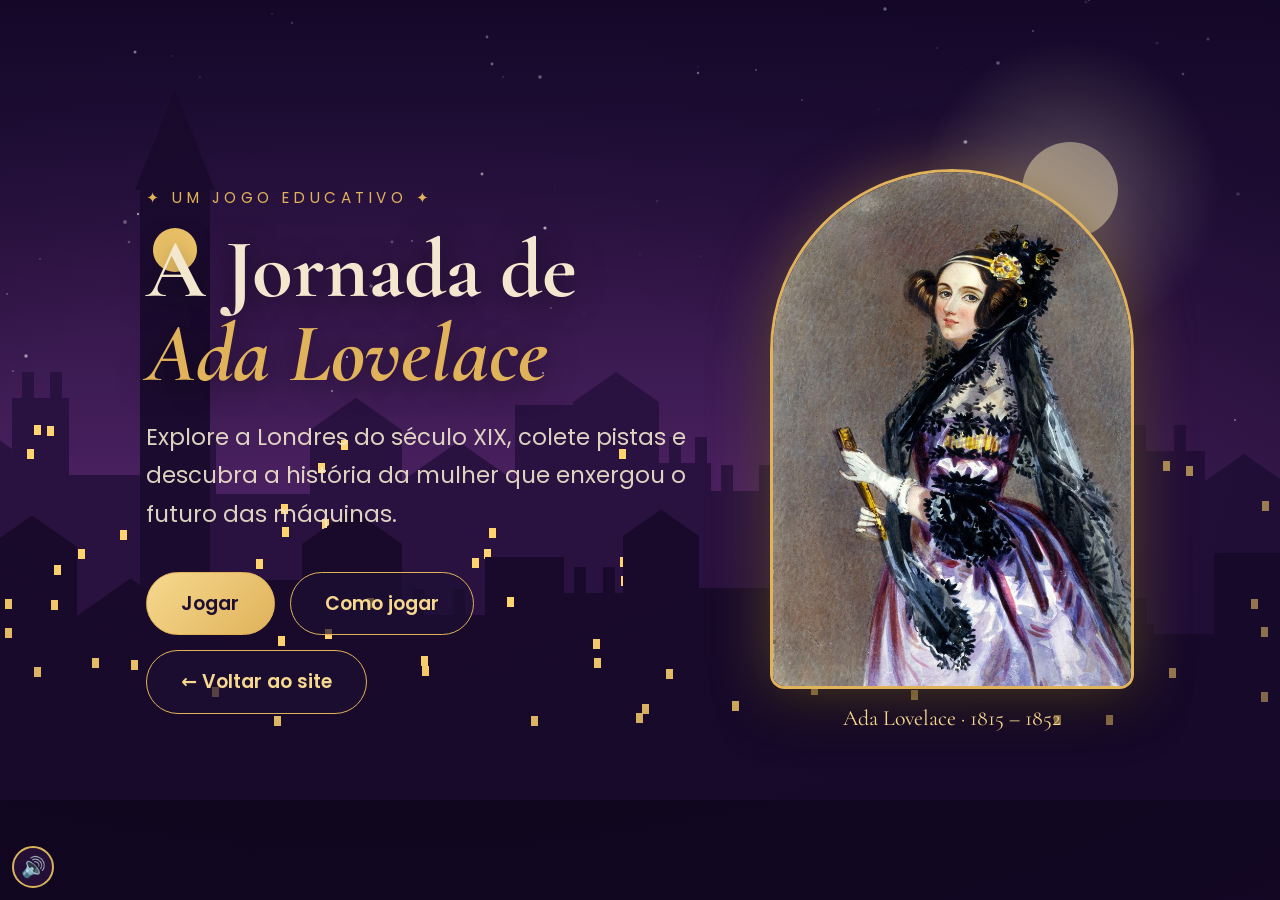
==== jogo/index.html @ 2f041234 "Adiciona jogo e aba" ====
<!DOCTYPE html>
<html lang="pt-BR">
<head>
  <meta charset="UTF-8">
  <meta name="viewport" content="width=device-width, initial-scale=1, maximum-scale=1, user-scalable=no">
  <title>A Jornada de Ada Lovelace</title>
  <link rel="preconnect" href="https://fonts.googleapis.com">
  <link href="https://fonts.googleapis.com/css2?family=Cormorant+Garamond:wght@500;700&family=Poppins:wght@400;600&display=swap" rel="stylesheet">
  <link rel="stylesheet" href="css/style.css">
</head>
<body>

  <!-- ============ TELA INICIAL ============ -->
  <section id="tela-inicial" class="tela ativa">
    <div class="fundo-londres"></div>
    <div class="brilhos" id="brilhos"></div>
    <div class="inicial-conteudo">
      <div class="inicial-texto">
        <p class="sobretitulo">✦ Um jogo educativo ✦</p>
        <h1>A Jornada de <span>Ada Lovelace</span></h1>
        <p class="subtitulo">Explore a Londres do século XIX, colete pistas e descubra a história da mulher que enxergou o futuro das máquinas.</p>
        <div class="botoes">
          <button id="btn-jogar" class="btn dourado">Jogar</button>
          <button id="btn-continuar" class="btn" hidden>Continuar</button>
          <button id="btn-como" class="btn">Como jogar</button>
          <a class="btn" href="../index.html" style="text-decoration:none;display:inline-block">← Voltar ao site</a>
        </div>
      </div>
      <figure class="inicial-ada">
        <img src="imagens/ada-titulo.jpg" alt="Retrato ilustrado de Ada Lovelace">
        <figcaption>Ada Lovelace · 1815 – 1852</figcaption>
      </figure>
    </div>
  </section>

  <!-- ============ JOGO ============ -->
  <section id="jogo" class="tela">
    <canvas id="cena"></canvas>

    <!-- Barra superior: fase, pontos, pistas e progresso -->
    <header id="hud">
      <div class="hud-item"><small>FASE</small><b id="hud-fase">1/3</b></div>
      <div class="hud-item"><small>PONTOS</small><b id="hud-pontos">0</b></div>
      <div class="hud-item"><small>PISTAS</small><b id="hud-pistas">0/0</b></div>
      <div class="hud-progresso"><small>PROGRESSO DA JORNADA</small><div class="barra"><i id="hud-barra"></i></div></div>
      <button id="btn-reiniciar" class="btn-mini" title="Reiniciar fase">↻ <span class="rotulo">Reiniciar fase</span></button>
      <button id="btn-menu" class="btn-mini" title="Menu">☰</button>
    </header>

    <!-- Vidas do Monstro da Matemática -->
    <div id="hud-monstro" aria-live="polite">
      <div class="monstro-hud-texto">
        <small>MONSTRO DA MATEMÁTICA</small>
        <b id="monstro-contagem">10/10</b>
      </div>
      <div id="monstro-vidas" class="vidas-monstro" aria-label="Vidas restantes do monstro"></div>
    </div>

    <!-- Painel de missão (lista de objetivos da fase) -->
    <aside id="missao">
      <h3 id="missao-titulo"></h3>
      <p id="missao-desc"></p>
      <ul id="missao-lista"></ul>
    </aside>

    <!-- Joystick virtual (aparece em celulares) -->
    <div id="joystick"><div id="joystick-bola"></div></div>
  </section>

  <!-- ============ JANELA DE PISTA / PERGUNTA ============ -->
  <div id="modal" class="sobreposicao" hidden>
    <div class="cartao">
      <img id="modal-img" alt="" hidden>
      <div class="cartao-corpo">
        <small id="modal-etiqueta"></small>
        <h2 id="modal-titulo"></h2>
        <p id="modal-texto"></p>
        <div id="modal-opcoes"></div>
        <p id="modal-feedback"></p>
        <button id="modal-btn" class="btn dourado"></button>
      </div>
    </div>
  </div>

  <!-- Como jogar -->
  <div id="como" class="sobreposicao" hidden>
    <div class="cartao estreito"><div class="cartao-corpo">
      <h2>Como jogar</h2>
      <ul class="instrucoes">
        <li><b>Mover:</b> setas do teclado ou W A S D (no celular, use o joystick).</li>
        <li><b>Explorar:</b> encontre os objetos brilhantes ✦ espalhados pelo cenário.</li>
        <li><b>Aprender:</b> cada objeto revela um fato histórico sobre Ada.</li>
        <li><b>Desafio:</b> responda à pergunta. Acerto de primeira = 100 pontos; segunda tentativa = 50.</li>
      </ul>
      <button class="btn dourado" data-fechar="como">Entendi</button>
    </div></div>
  </div>

  <!-- Menu de pausa -->
  <div id="menu" class="sobreposicao" hidden>
    <div class="cartao estreito"><div class="cartao-corpo">
      <h2>Pausa</h2>
      <div class="botoes coluna">
        <button class="btn dourado" data-fechar="menu">Continuar jogando</button>
        <button id="menu-como" class="btn">Como jogar</button>
        <button id="menu-inicio" class="btn">Voltar ao início</button>
      </div>
    </div></div>
  </div>

  <!-- Ada foi alcançada pelo monstro -->
  <div id="capturada" class="sobreposicao" hidden>
    <div class="cartao estreito"><div class="cartao-corpo">
      <p class="sobretitulo">O monstro alcançou Ada!</p>
      <h2>Você precisa correr!</h2>
      <p>Explore o cenário, encontre as pistas e resolva os desafios antes que o monstro chegue perto demais.</p>
      <div class="botoes coluna">
        <button id="btn-tentar-novamente" class="btn dourado">Tentar novamente</button>
        <button id="btn-capturada-menu" class="btn">Voltar ao início</button>
      </div>
    </div></div>
  </div>

  <!-- Transição entre fases -->
  <div id="transicao" hidden><p id="trans-num"></p><h2 id="trans-nome"></h2><p id="trans-sub"></p></div>

  <!-- Tela de vitória -->
  <section id="vitoria" class="tela">
    <div class="fundo-londres"></div><div class="brilhos" id="brilhos2"></div>
    <div class="vitoria-conteudo">
      <p class="sobretitulo">✦ Jornada concluída ✦</p>
      <h1>Parabéns, <span>exploradora!</span></h1>
      <p class="subtitulo">Você acompanhou Ada da Londres de 1815 até o legado que inspirou a computação.</p>
      <div class="estrelas" id="vit-estrelas"></div>
      <div class="vit-numeros"><div><b id="vit-pontos">0</b><small>pontos</small></div><div><b id="vit-pistas">0</b><small>pistas</small></div></div>
      <blockquote>“A imaginação é a faculdade da descoberta.”<cite>— Ada Lovelace, carta de 1841 (tradução livre)</cite></blockquote>
      <div class="botoes"><button id="btn-de-novo" class="btn dourado">Jogar novamente</button><button id="btn-vit-inicio" class="btn">Menu inicial</button></div>
    </div>
  </section>

  <div id="toast" hidden></div>

  <button id="btn-som" type="button" aria-label="Ligar ou desligar o som" title="Som">🔊</button>
  <script src="js/audio.js"></script>
  <script src="js/script.js"></script>
</body>
</html>
---- jogo/css/style.css ----
/* =====================================================
   A Jornada de Ada Lovelace — estilos
   Paleta: roxo escuro, dourado, bege e vinho
   ===================================================== */
:root{
  --roxo:#1d0f33; --roxo2:#3a1a5c; --dourado:#e0b25a; --dourado2:#f6d98f;
  --bege:#f3e7cf; --vinho:#7a2338; --texto:#f3e7cf;
  --serif:'Cormorant Garamond',Georgia,serif; --sans:'Poppins',system-ui,sans-serif;
}
*{box-sizing:border-box;margin:0;padding:0}
html{font-size:19px}
html,body{height:100%;overflow:hidden;background:var(--roxo);color:var(--texto);font-family:var(--sans);-webkit-user-select:none;user-select:none;touch-action:none}
[hidden]{display:none!important}

/* ---------- Telas ---------- */
.tela{position:fixed;inset:0;display:none}
.tela.ativa{display:block;animation:entrar .8s ease}
@keyframes entrar{from{opacity:0}to{opacity:1}}
.fundo-londres{position:absolute;inset:0;background:url(../imagens/londres.svg) center/cover,var(--roxo);animation:respirar 18s ease-in-out infinite alternate}
@keyframes respirar{from{transform:scale(1)}to{transform:scale(1.07)}}
.fundo-londres::after{content:"";position:absolute;inset:0;background:radial-gradient(ellipse at 30% 50%,transparent 30%,rgba(20,8,40,.75))}
.brilhos{position:absolute;inset:0;overflow:hidden;pointer-events:none}
.brilhos i{position:absolute;bottom:-10px;width:4px;height:4px;border-radius:50%;background:var(--dourado2);box-shadow:0 0 8px var(--dourado);opacity:0;animation:subir linear infinite}
@keyframes subir{0%{opacity:0;transform:translateY(0)}15%{opacity:.9}100%{opacity:0;transform:translateY(-100vh) translateX(40px)}}

/* ---------- Tela inicial / vitória ---------- */
.inicial-conteudo{position:relative;height:100%;display:flex;align-items:center;justify-content:center;gap:5vw;padding:4vh 6vw;flex-wrap:wrap}
.inicial-texto{max-width:560px}
.sobretitulo{color:var(--dourado);letter-spacing:.3em;font-size:.8rem;text-transform:uppercase;margin-bottom:1rem}
h1{font-family:var(--serif);font-size:clamp(2.4rem,6.5vw,5rem);line-height:1;color:var(--bege);text-shadow:0 4px 30px rgba(0,0,0,.6)}
h1 span{display:block;color:var(--dourado);font-style:italic}
.subtitulo{margin:1.2rem 0 2rem;line-height:1.7;opacity:.9;font-size:clamp(1rem,1.8vw,1.2rem)}
.inicial-ada{position:relative;animation:flutuar 5s ease-in-out infinite}
.inicial-ada img{display:block;height:min(60vh,520px);border-radius:200px 200px 16px 16px;border:3px solid var(--dourado);box-shadow:0 0 60px rgba(224,178,90,.35),0 20px 50px rgba(0,0,0,.6)}
.inicial-ada figcaption{text-align:center;margin-top:.8rem;font-family:var(--serif);color:var(--dourado2);font-size:1.15rem}
@keyframes flutuar{50%{transform:translateY(-12px)}}
.botoes{display:flex;gap:.8rem;flex-wrap:wrap}.botoes.coluna{flex-direction:column;margin-top:1rem}

/* ---------- Botões ---------- */
.btn{font:600 1rem var(--sans);padding:.85rem 1.8rem;border-radius:999px;border:1.5px solid var(--dourado);background:rgba(29,15,51,.7);color:var(--dourado2);cursor:pointer;transition:.25s;touch-action:manipulation}
.btn:hover{transform:translateY(-2px);box-shadow:0 6px 24px rgba(224,178,90,.35)}
.btn.dourado{background:linear-gradient(135deg,var(--dourado2),var(--dourado));color:var(--roxo)}
.btn-mini{font:600 .85rem var(--sans);padding:.5rem .8rem;border-radius:8px;border:1px solid rgba(224,178,90,.5);background:rgba(29,15,51,.7);color:var(--dourado2);cursor:pointer}

/* ---------- Jogo ---------- */
#cena{position:absolute;inset:0;width:100%;height:100%;display:block}
#hud{position:absolute;top:0;left:0;right:0;display:flex;gap:1rem;align-items:center;padding:.6rem 1rem;background:linear-gradient(rgba(20,8,40,.92),rgba(20,8,40,0));z-index:5}
.hud-item small,.hud-progresso small{display:block;font-size:.7rem;letter-spacing:.2em;color:var(--dourado);opacity:.85}
.hud-item b{font-family:var(--serif);font-size:1.5rem;color:var(--bege)}
.hud-progresso{flex:1;min-width:80px}
.barra{height:8px;border-radius:8px;background:rgba(243,231,207,.18);overflow:hidden;margin-top:.3rem}
.barra i{display:block;height:100%;width:0;background:linear-gradient(90deg,var(--vinho),var(--dourado));transition:width .6s}

/* ---------- Monstro da Matemática ---------- */
#hud-monstro{
  position:absolute;top:74px;right:14px;z-index:5;
  display:flex;align-items:center;gap:.65rem;
  padding:.55rem .8rem;border:1px solid rgba(224,178,90,.55);
  border-radius:12px;background:rgba(29,15,51,.88);
  box-shadow:0 5px 22px rgba(0,0,0,.25);backdrop-filter:blur(5px)
}
.monstro-hud-texto{display:flex;flex-direction:column;gap:2px;min-width:92px}
.monstro-hud-texto small{font-size:.65rem;letter-spacing:.1em;color:var(--dourado2);white-space:nowrap}
.monstro-hud-texto b{font:700 1.15rem var(--serif);color:var(--bege)}
.vidas-monstro{display:grid;grid-template-columns:repeat(5,15px);gap:3px}
.vidas-monstro span{font-size:16px;line-height:1;text-shadow:0 0 7px rgba(224,122,142,.45)}
.vida-cheia{color:#e982a4;animation:pulsarVida 1.8s ease-in-out infinite}
.vida-vazia{color:rgba(243,231,207,.2);text-shadow:none!important}
#hud-monstro.monstro-derrotado{border-color:#7fd08f}
#hud-monstro.monstro-derrotado .monstro-hud-texto b{color:#9be4ad}
#hud-monstro.monstro-derrotado .monstro-hud-texto small{color:#9be4ad}
@keyframes pulsarVida{50%{transform:scale(1.13)}}
@media(max-width:760px){
  #hud-monstro{top:58px;right:8px;padding:.4rem .55rem;gap:.45rem}
  .monstro-hud-texto{min-width:74px}
  .monstro-hud-texto small{font-size:.55rem}
  .monstro-hud-texto b{font-size:.95rem}
  .vidas-monstro{grid-template-columns:repeat(5,11px);gap:2px}
  .vidas-monstro span{font-size:12px}
}
@media(max-width:420px){
  #hud-monstro{top:57px;right:7px;transform:scale(.9);transform-origin:top right}
}
#missao{position:absolute;top:70px;left:12px;width:min(340px,44vw);background:rgba(29,15,51,.82);border:1px solid rgba(224,178,90,.45);border-radius:12px;padding:.8rem .9rem;z-index:4;backdrop-filter:blur(4px)}
#missao h3{font-family:var(--serif);color:var(--dourado2);font-size:1.15rem}
#missao p{font-size:.85rem;line-height:1.5;opacity:.85;margin:.3rem 0 .5rem}
#missao li{list-style:none;font-size:.9rem;padding:.2rem 0;opacity:.8}
#missao li::before{content:"◇ ";color:var(--dourado)}
#missao li.ok{opacity:1;color:var(--dourado2);text-decoration:line-through}
#missao li.ok::before{content:"◆ "}
#joystick{display:none;position:absolute;left:22px;bottom:28px;width:130px;height:130px;border-radius:50%;background:rgba(243,231,207,.12);border:2px solid rgba(224,178,90,.55);z-index:6}
#joystick-bola{position:absolute;left:40px;top:40px;width:50px;height:50px;border-radius:50%;background:radial-gradient(var(--dourado2),var(--dourado))}
@media (pointer:coarse),(max-width:760px){#joystick{display:block}}
@media (max-width:760px){html{font-size:17px}.hud-progresso small{display:none}.btn-mini .rotulo{display:none}.hud-item b{font-size:1.25rem}#hud{gap:.6rem}.hud-progresso{min-width:40px}.btn-mini{white-space:nowrap;font-size:.75rem}#missao{display:none}.btn-mini{padding:.4rem .5rem}#hud{gap:.6rem}}

/* ---------- Janelas ---------- */
.sobreposicao{position:fixed;inset:0;z-index:20;display:flex;align-items:center;justify-content:center;padding:1rem;background:rgba(15,6,30,.78);backdrop-filter:blur(3px);animation:entrar .3s}
.cartao{display:flex;max-width:760px;width:100%;max-height:92vh;background:linear-gradient(160deg,#2a1447,#1d0f33);border:2px solid var(--dourado);border-radius:18px;box-shadow:0 0 50px rgba(224,178,90,.25);overflow:hidden;animation:pop .35s}
.cartao.estreito{max-width:480px}
@keyframes pop{from{transform:scale(.9);opacity:0}}
.cartao img{width:36%;object-fit:cover;border-right:2px solid var(--dourado)}
.cartao-corpo{padding:1.4rem 1.5rem;overflow-y:auto;flex:1}
.cartao-corpo small{color:var(--dourado);letter-spacing:.2em;font-size:.75rem;text-transform:uppercase}
.cartao-corpo h2{font-family:var(--serif);font-size:1.7rem;color:var(--bege);margin:.3rem 0 .6rem}
.cartao-corpo p{line-height:1.65;font-size:1.02rem}
#modal-opcoes{display:grid;gap:.5rem;margin:1rem 0 .4rem}
.opcao{text-align:left;font:500 1rem var(--sans);padding:.7rem 1rem;border-radius:10px;border:1.5px solid rgba(224,178,90,.5);background:rgba(243,231,207,.07);color:var(--bege);cursor:pointer;transition:.2s}
.opcao:hover:not(:disabled){background:rgba(224,178,90,.2)}
.opcao.certa{background:#2f6b3f;border-color:#7fd08f}
.opcao.errada{background:var(--vinho);border-color:#e07a8e}
.opcao:disabled{cursor:default}
#modal-feedback{margin:.6rem 0 1rem;font-size:.98rem;padding:.7rem .9rem;border-left:3px solid var(--dourado);background:rgba(243,231,207,.07);border-radius:6px}
#modal-feedback:empty{display:none}
#modal-btn{margin-top:.8rem}
.instrucoes{margin:1rem 0 1.4rem;padding-left:1.1rem;line-height:1.8;font-size:1rem}
@media (max-width:640px){.cartao{flex-direction:column}.cartao img{width:100%;height:150px;border-right:0;border-bottom:2px solid var(--dourado)}}

/* ---------- Transição, toast, vitória ---------- */
#transicao{position:fixed;inset:0;z-index:30;display:flex;flex-direction:column;align-items:center;justify-content:center;text-align:center;background:radial-gradient(circle,var(--roxo2),#0f0620);animation:fade 2.6s ease forwards}
@keyframes fade{0%{opacity:0}20%,80%{opacity:1}100%{opacity:0}}
#transicao p{color:var(--dourado);letter-spacing:.35em;font-size:.85rem}
#transicao h2{font-family:var(--serif);font-size:clamp(2rem,6vw,4rem);color:var(--bege);margin:.5rem 1rem}
#toast{position:fixed;left:50%;bottom:24px;transform:translateX(-50%);z-index:25;background:var(--vinho);border:1px solid var(--dourado);color:var(--bege);padding:.7rem 1.2rem;border-radius:999px;font-size:1rem;max-width:92vw;text-align:center;animation:pop .3s}
.vitoria-conteudo{position:relative;height:100%;display:flex;flex-direction:column;align-items:center;justify-content:center;text-align:center;padding:1rem}
.estrelas{font-size:3rem;color:var(--dourado);letter-spacing:.3rem;margin:.5rem 0;text-shadow:0 0 20px var(--dourado)}
.estrelas .vazia{opacity:.25}
.vit-numeros{display:flex;gap:2.5rem;margin:.5rem 0 1rem}
.vit-numeros b{display:block;font-family:var(--serif);font-size:2.6rem;color:var(--dourado2)}
.vit-numeros small{letter-spacing:.2em;font-size:.65rem;color:var(--dourado)}
blockquote{max-width:520px;font-family:var(--serif);font-size:1.3rem;font-style:italic;margin:.5rem 0 1.6rem}
blockquote cite{display:block;font:.75rem var(--sans);opacity:.7;margin-top:.4rem}

/* Tela exibida quando o monstro alcança Ada */
#capturada .cartao { border: 2px solid #b98be4; box-shadow: 0 0 35px rgba(155, 93, 210, .45); }
#capturada .sobretitulo { color: #e5bdff; letter-spacing: 2px; text-transform: uppercase; }
#capturada h2 { color: #f6d98f; }
#capturada p { line-height: 1.65; }

/* Botão de som */
#btn-som { position: fixed; left: 12px; bottom: 12px; z-index: 50; width: 42px; height: 42px; border-radius: 50%; border: 2px solid #d8b45a; background: rgba(40, 18, 60, .85); color: #f6d98f; font-size: 20px; cursor: pointer; }
#btn-som.mudo { opacity: .6; }
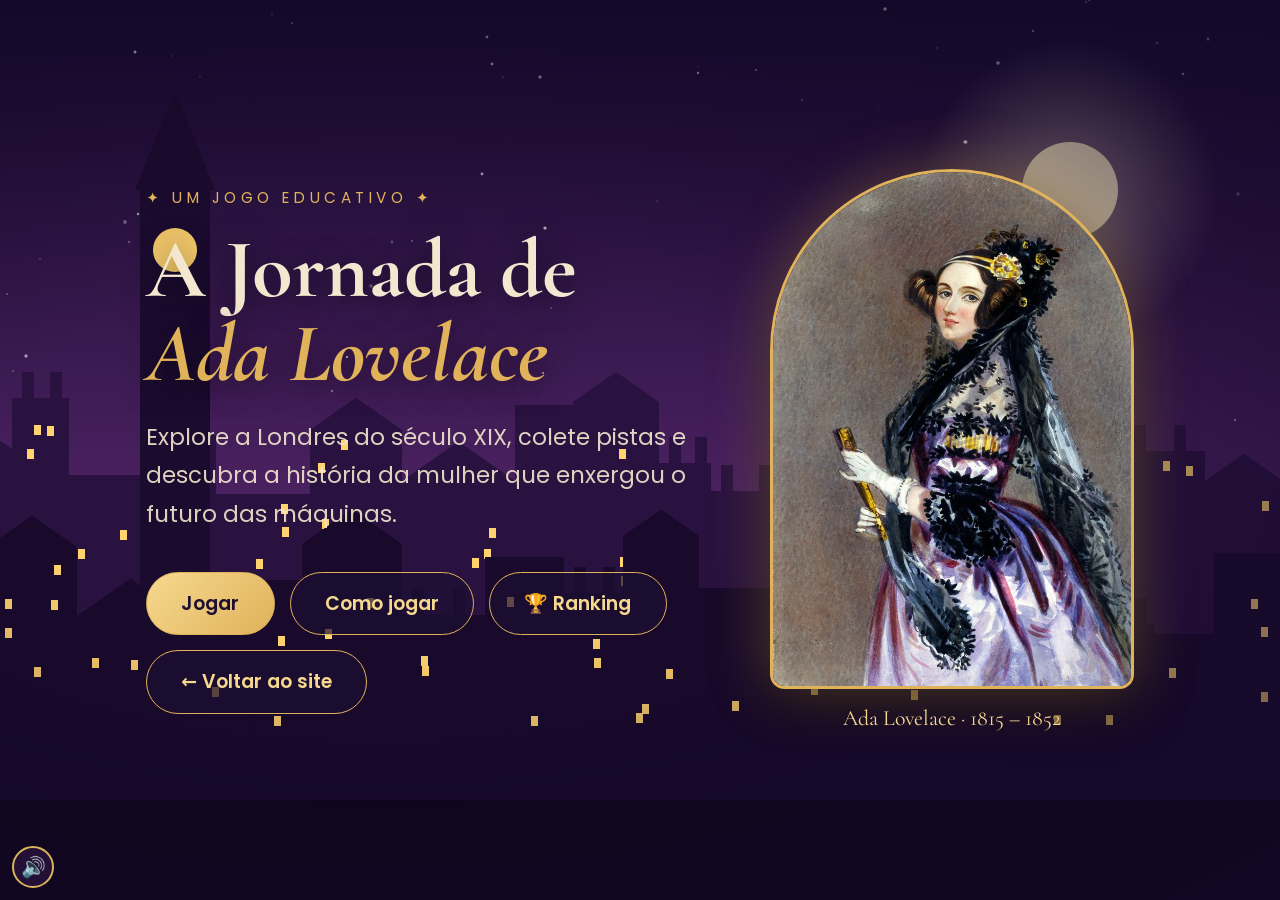
==== commit d820bf7a: "Ranking" ====
--- a/jogo/index.html
+++ b/jogo/index.html
@@ -23,6 +23,7 @@
           <button id="btn-jogar" class="btn dourado">Jogar</button>
           <button id="btn-continuar" class="btn" hidden>Continuar</button>
           <button id="btn-como" class="btn">Como jogar</button>
+          <button id="btn-ranking" class="btn">🏆 Ranking</button>
           <a class="btn" href="../index.html" style="text-decoration:none;display:inline-block">← Voltar ao site</a>
         </div>
       </div>
@@ -133,10 +134,28 @@
       <p class="subtitulo">Você acompanhou Ada da Londres de 1815 até o legado que inspirou a computação.</p>
       <div class="estrelas" id="vit-estrelas"></div>
       <div class="vit-numeros"><div><b id="vit-pontos">0</b><small>pontos</small></div><div><b id="vit-pistas">0</b><small>pistas</small></div></div>
+       <div class="rk-form">
+  <input id="rk-nome" type="text" maxlength="20" placeholder="Seu nome" autocomplete="off">
+  <button id="rk-salvar" class="btn dourado">Salvar no ranking</button>
+</div>
+<p id="rk-msg" class="rk-msg"></p>
       <blockquote>“A imaginação é a faculdade da descoberta.”<cite>— Ada Lovelace, carta de 1841 (tradução livre)</cite></blockquote>
       <div class="botoes"><button id="btn-de-novo" class="btn dourado">Jogar novamente</button><button id="btn-vit-inicio" class="btn">Menu inicial</button></div>
     </div>
   </section>
+
+  <!-- Ranking -->
+<div id="ranking" class="sobreposicao" hidden>
+  <div class="cartao estreito"><div class="cartao-corpo">
+    <p class="sobretitulo">✦ Ranking ✦</p>
+    <h2>Melhores exploradores</h2>
+    <ol id="rk-lista" class="rk-lista"></ol>
+    <div class="botoes coluna">
+  <button class="btn dourado" data-fechar="ranking">Fechar</button>
+  <button id="rk-limpar" class="btn">Apagar ranking</button>
+</div>
+  </div></div>
+</div>
 
   <div id="toast" hidden></div>
 
--- a/jogo/css/style.css
+++ b/jogo/css/style.css
@@ -139,3 +139,14 @@
 /* Botão de som */
 #btn-som { position: fixed; left: 12px; bottom: 12px; z-index: 50; width: 42px; height: 42px; border-radius: 50%; border: 2px solid #d8b45a; background: rgba(40, 18, 60, .85); color: #f6d98f; font-size: 20px; cursor: pointer; }
 #btn-som.mudo { opacity: .6; }
+
+/* Ranking */
+.rk-form{display:flex;gap:.6rem;flex-wrap:wrap;justify-content:center;margin:1rem 0 .3rem}
+.rk-form input{font:600 1rem var(--sans);padding:.8rem 1.1rem;border-radius:999px;border:1.5px solid var(--dourado);background:rgba(29,15,51,.7);color:var(--bege);-webkit-user-select:text;user-select:text;min-width:200px}
+.rk-msg{text-align:center;color:var(--dourado2);min-height:1.4em;font-size:.9rem}
+.rk-lista{list-style:none;margin:.5rem 0 1rem;counter-reset:rk}
+.rk-lista li{display:flex;justify-content:space-between;gap:1rem;padding:.55rem .2rem;border-bottom:1px solid rgba(224,178,90,.25);color:var(--bege)}
+.rk-lista li::before{counter-increment:rk;content:counter(rk) "º";color:var(--dourado);min-width:2rem}
+.rk-lista li span{flex:1;overflow-wrap:anywhere}
+.rk-lista li b{color:var(--dourado2)}
+.rk-lista li.vazio::before{content:none}
